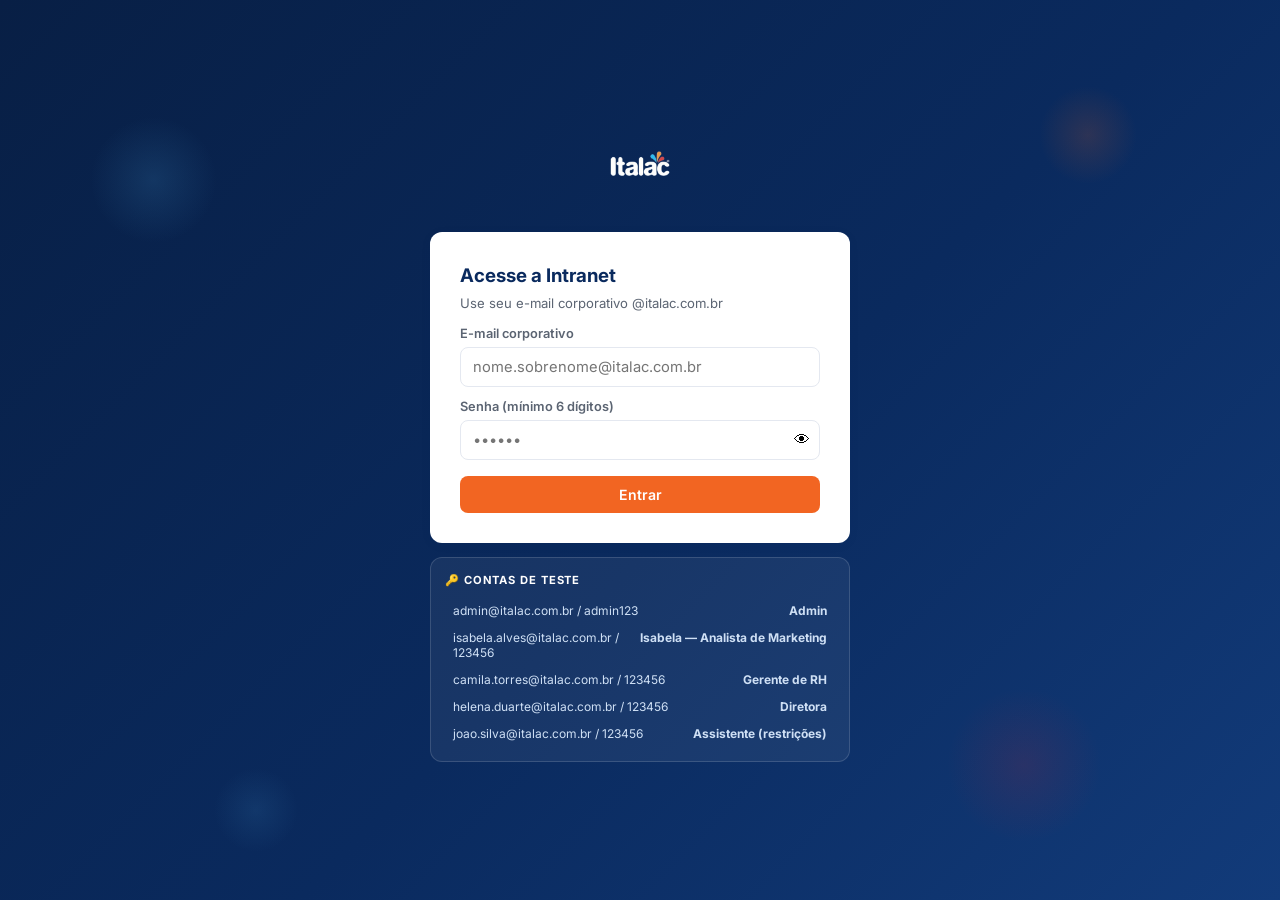
==== index.html @ 20231a75 "ajuste" ====
<!DOCTYPE html>
<html lang="pt-BR">
<head>
<meta charset="UTF-8">
<meta name="viewport" content="width=device-width, initial-scale=1.0">
<title>Intranet Italac — Lá em casa tem.</title>
<link href="https://fonts.googleapis.com/css2?family=Inter:wght@400;500;600;700;800&display=swap" rel="stylesheet">
<link rel="stylesheet" href="style.css">
</head>
<body>

<!-- ==================== TELA DE LOGIN ==================== -->
<div id="login-screen">
  <div class="login-box">
    
    <div class="logo-wrap" id="logo-login">
      <img src="logo2.png" alt="Italac" class="logo-img">
    </div>

    <div class="card login-card">
      <h3 class="navy-text">Acesse a Intranet</h3>
      <p class="sub-text">Use seu e-mail corporativo @italac.com.br</p>
      <form id="login-form">
        <label for="login-email">E-mail corporativo</label>
        <input id="login-email" type="email" placeholder="nome.sobrenome@italac.com.br" required>

        <label for="login-pass">Senha (mínimo 6 dígitos)</label>
        <div class="pass-wrap">
          <input id="login-pass" type="password" placeholder="••••••" minlength="6" required>
          <button type="button" class="eye" onclick="togglePass()">👁</button>
        </div>

        <button type="submit" class="btn btn-primary btn-block">Entrar</button>
      </form>
      <p id="login-err" class="error-text hidden"></p>
    </div>

    <div class="test-accounts">
      <h4>🔑 Contas de teste</h4>
      <button onclick="fillLogin('admin@italac.com.br','admin123')">
        <span>admin@italac.com.br / admin123</span><b>Admin</b></button>
      <button onclick="fillLogin('isabela.alves@italac.com.br','123456')">
        <span>isabela.alves@italac.com.br / 123456</span><b>Isabela — Analista de Marketing</b></button>
      <button onclick="fillLogin('camila.torres@italac.com.br','123456')">
        <span>camila.torres@italac.com.br / 123456</span><b>Gerente de RH</b></button>
      <button onclick="fillLogin('helena.duarte@italac.com.br','123456')">
        <span>helena.duarte@italac.com.br / 123456</span><b>Diretora</b></button>
      <button onclick="fillLogin('joao.silva@italac.com.br','123456')">
        <span>joao.silva@italac.com.br / 123456</span><b>Assistente (restrições)</b></button>
    </div>
  </div>
</div>

<!-- ==================== APLICAÇÃO ==================== -->
<div id="app" class="hidden">

  <!-- Sidebar -->
  <aside class="sidebar" id="sidebar">
    <div class="logo-wrap" id="logo-side"></div>
    <nav id="nav"></nav>
    <div class="sidebar-foot">
      <div class="social-row" id="social-side"></div>
      <button class="btn btn-ghost btn-sm btn-block" onclick="startTour()">🧭 Guia da Intranet</button>
    </div>
  </aside>

  <!-- Conteúdo principal -->
  <div class="main">

    <!-- Topbar -->
    <div class="topbar">
      <button class="btn btn-ghost btn-sm" id="hamb" onclick="toggleSidebar()">☰</button>
      <div id="logo-top"></div>
      <div class="search">
        <svg width="15" height="15" viewBox="0 0 24 24" fill="none" stroke="currentColor" stroke-width="2">
          <circle cx="11" cy="11" r="8"/><path d="m21 21-4.3-4.3"/></svg>
        <input id="global-search" placeholder="Buscar documentos, pessoas, normas..."
               onkeydown="if(event.key==='Enter')doSearch()">
      </div>
      <div class="top-tools">
        <span class="clock" id="clock"></span>
        <button class="bell" onclick="showNotifs()">🔔<span class="dot" id="notif-dot"></span></button>
        <div class="menu-wrap">
          <button class="avatar-btn" id="avatar-btn"
                  onclick="document.getElementById('user-dd').classList.toggle('on')"></button>
          <div class="dropdown" id="user-dd">
            <button onclick="showPage('perfil');ddOff()">👤 Meu Perfil</button>
            <button class="danger-text" onclick="logout()">⏻ Sair</button>
          </div>
        </div>
      </div>
    </div>

    <!-- Páginas (renderizadas pelo app.js) -->
    <div class="content" id="content"></div>

    <!-- Rodapé -->
    <div class="footer-pad">
      <footer class="site" id="site-footer"></footer>
    </div>
  </div>
</div>

<!-- ==================== MODAL / TOAST / TOUR ==================== -->
<div class="modal-bg" id="modal-bg" onclick="if(event.target===this)closeModal()">
  <div class="modal" id="modal"></div>
</div>
<div id="toast-wrap"></div>
<div id="tour-overlay" class="hidden">
  <div class="tour-card">
    <div class="tour-step" id="tour-step-indicator"></div>
    <h3 id="tour-title"></h3>
    <p id="tour-desc"></p>
    <div class="tour-actions">
      <button class="btn btn-ghost btn-sm" onclick="skipTour()">Pular</button>
      <button class="btn btn-primary btn-sm" id="tour-next" onclick="nextTourStep()">Próximo</button>
    </div>
  </div>
</div>

<script src="app.js"></script>
</body>
</html>
---- style.css ----
/* ============================================================
   INTRANET ITALAC — style.css
   Paleta: branco + navy #0A2A5E | laranja #F26522
           azul claro #4A9FD8 | vermelho #E52330
   ============================================================ */

:root{
  --navy:#0A2A5E;
  --navy-2:#123B7A;
  --navy-3:#1E4A96;
  --orange:#F26522;
  --sky:#4A9FD8;
  --red:#E52330;
  --ink:#373D48;
  --bg:#F4F6FA;
  --card:#FFFFFF;
  --muted:#5B6472;
  --line:#E4E8F0;
  --ok:#1BAF7A;
  --warn:#EDA100;
  --r:12px;
  --shadow:0 2px 10px rgba(10,42,94,.08);
  --shadow-lg:0 8px 30px rgba(10,42,94,.18);
  
}

*{box-sizing:border-box;margin:0;padding:0}
html,body{margin:0;padding:0}
body{
  font-family:'Inter',system-ui,-apple-system,'Segoe UI',Roboto,sans-serif;
  background:var(--bg);color:var(--ink);line-height:1.5;
  -webkit-font-smoothing:antialiased;
}
img{width:100%;display:block}
button{font-family:inherit;cursor:pointer;border:none;background:none}
a{color:var(--sky);text-decoration:none}
a:hover{text-decoration:underline}
input,select,textarea{
  font-family:inherit;font-size:.92rem;padding:10px 12px;
  border:1px solid var(--line);border-radius:8px;width:100%;background:#fff;color:var(--ink);
}
input:focus,select:focus,textarea:focus{outline:2px solid var(--sky);outline-offset:1px}
label{font-size:.8rem;font-weight:600;color:var(--muted);display:block;margin:10px 0 4px}
.hidden{display:none!important}
.navy-text{color:var(--navy)}
.danger-text{color:var(--red)}
.sub-text{font-size:.82rem;color:var(--muted)}
.error-text{color:var(--red);font-size:.8rem;margin-top:8px}

/* ---------- Botões ---------- */
.btn{
  padding:10px 16px;border-radius:8px;font-weight:600;font-size:.88rem;
  display:inline-flex;align-items:center;justify-content:center;gap:6px;
  transition:all .2s ease;color:#fff;
}
.btn:hover{filter:brightness(1.08);transform:translateY(-1px)}
.btn:active{transform:translateY(0)}
.btn-primary{background:var(--orange)}
.btn-navy{background:var(--navy)}
.btn-ghost{background:#EEF2F8;color:var(--navy); margin-left:2%;}
.btn-danger{background:var(--red)}
.btn-ok{background:var(--ok)}
.btn-sm{padding:6px 10px;font-size:.78rem}
.btn-block{width:100%}

/* ---------- Card ---------- */
.card{
  background:var(--card);
  border-radius:var(--r);
  box-shadow:var(--shadow);
  padding:20px;
  margin-top:40px;
}

/* ---------- Badges ---------- */
.badge{
  display:inline-block;padding:3px 10px;border-radius:99px;
  font-size:.66rem;font-weight:600;letter-spacing:.03em;
}
.bg-sk{background:#E3F1FB;color:#2E7CB5}
.bg-rd{background:#FCE4E6;color:var(--red)}
.bg-gr{background:#E2F6EE;color:#12855E}
.bg-gy{background:#EDF0F5;color:var(--muted)}
.bg-nv{background:#E2E8F4;color:var(--navy)}

/* ---------- Logo ITALAC ---------- */
.logo-img{
  height:38px;
  width:auto;
  display:block;
}
.sidebar .logo-img{height:34px}
#logo-top .logo-img{height:30px}
.site .logo-img{height:34px}
.logo-wrap{display:flex;justify-content:center;padding:8px 0}

 .menu-item svg,
.nav-item svg,
.svg {
  width: 18px;
  height: 18px;
  flex-shrink: 0;
  opacity: 0.85;
  transition: transform 0.2s ease, opacity 0.2s ease;
}
.menu-item:hover svg,
.nav-item:hover svg,
.svg:hover {
  transform: scale(1.08);
  opacity: 1;
}
.menu-item.active svg,
.nav-item.active svg {
  opacity: 1000;
}
/* ============================================================
   LOGIN
   ============================================================ */
#login-screen{
  position:fixed;inset:0;z-index:50;overflow:auto;
  display:flex;flex-direction:column;align-items:center;justify-content:center;
  background:linear-gradient(135deg,#081F45,#0A2A5E 55%,#123B7A);
  padding:24px;
}
#login-screen::before{
  content:"";position:fixed;inset:0;pointer-events:none;
  background:
    radial-gradient(circle 90px at 12% 20%,rgba(74,159,216,.16),transparent 70%),
    radial-gradient(circle 70px at 85% 15%,rgba(242,101,34,.15),transparent 70%),
    radial-gradient(circle 110px at 80% 85%,rgba(229,35,48,.12),transparent 70%),
    radial-gradient(circle 60px at 20% 90%,rgba(74,159,216,.12),transparent 70%);
}
.login-box{position:relative;width:420px;max-width:94vw}
.login-box .card{padding:30px}
.login-card h3{margin-bottom:4px}
#login-form .btn{margin-top:16px}
.pass-wrap{position:relative}
.pass-wrap .eye{position:absolute;right:10px;top:9px;font-size:1rem}

.test-accounts{
  margin-top:14px;border-radius:var(--r);padding:14px;
  background:rgba(255,255,255,.06);border:1px solid rgba(255,255,255,.14);
  color:#CFE0F5;
}
.test-accounts h4{
  color:#fff;font-size:.7rem;letter-spacing:.08em;
  text-transform:uppercase;margin-bottom:8px;
}
.test-accounts button{
  display:flex;justify-content:space-between;gap:8px;width:100%;
  color:#CFE0F5;padding:6px 8px;border-radius:6px;font-size:.75rem;
  text-align:left;transition:background .15s;
}
.test-accounts button:hover{background:rgba(255,255,255,.08)}
.test-accounts b{white-space:nowrap}

/* ============================================================
   SHELL — SIDEBAR / TOPBAR / CONTEÚDO
   ============================================================ */
#app{display:none}
#app.on{display:block}

.sidebar{
  position:fixed;left:0;top:0;bottom:0;width:280px;z-index:20;
  background:var(--navy);color:#D7E3F5;
  display:flex;flex-direction:column;transition:transform .3s ease;
}
.sidebar .logo-wrap{padding:22px 20px;border-bottom:1px solid rgba(255,255,255,.08)}
.sidebar nav{overflow-y:auto;flex:1;padding:8px}
.nav-item{
  display:flex;
  align-items:center;
  gap:12px;
  width:100%;
  text-align:left;
  padding:11px 20px;
  color: #e2e8f0;
  background: transparent;
  border: none;
  border-radius:10px;
  align-items: center;
  font-size: 0.88rem;
  font-weight:500;
  cursor: pointer;
  transition: all 0.2s ease;
  border-left:3px solid transparent;
  position: relative;

}
.nav-item:hover{
  background: rgba(255, 255, 255, 0.09);
      color: #ffffff;
}
.nav-item.active{
  background:#F26522;
  color:#fff;
  border-left-color:#F26522
}
.nav-item .ico{
  width:22px;
  text-align:center;
  flex-shrink:0
}
.nav-item .count-pill{
  margin-left:auto;background:var(--red);color:#fff;border-radius:99px;
  font-size:.62rem;font-weight:700;padding:1px 7px;
}
.sidebar-foot{
  margin-top:auto;padding:14px 20px;
  border-top:1px solid rgba(255,255,255,.08);
}
.social-row{display:flex;gap:10px;margin-bottom:10px}
.social-row a{
  display:flex;width:32px;height:32px;border-radius:8px;
  background:rgba(255,255,255,.1);align-items:center;justify-content:center;
  transition:all .2s;
}
.social-row a:hover{background:var(--orange);transform:translateY(-2px)}
.social-row svg{width:16px;height:16px;fill:#fff}

.main{margin-left:280px;min-height:100vh;display:flex;flex-direction:column}

/* ---------- Topbar ---------- */
.topbar{
  position:sticky;top:0;z-index:15;
  background:#fff;border-bottom:1px solid var(--line);
  display:flex;align-items:center;gap:14px;padding:10px 24px;
}
.search{flex:1;max-width:420px;position:relative}
.search input{padding-left:34px;background:var(--bg)}
.search svg{position:absolute;left:10px;top:11px;color:var(--muted);pointer-events:none}
.top-tools{margin-left:auto;display:flex;align-items:center;gap:14px}
.clock{
  font-size:.8rem;font-weight:600;color:var(--muted);
  font-variant-numeric:tabular-nums;white-space:nowrap;
}
.bell{
  position:relative;width:38px;height:38px;border-radius:50%;
  background:#EEF2F8;display:flex;align-items:center;justify-content:center;
  transition:background .2s;
}
.bell:hover{background:#E1E8F3}
.bell .dot{
  position:absolute;top:2px;right:2px;min-width:16px;height:16px;
  border-radius:99px;background:var(--red);color:#fff;
  font-size:.6rem;font-weight:700;display:none;align-items:center;justify-content:center;
  padding:0 4px;
}
.bell .dot.on{display:flex}
.menu-wrap{position:relative}
.avatar-btn{
  width:40px;height:40px;border-radius:50%;
  background:var(--navy);color:#fff;font-weight:700;font-size:.8rem;
  transition:transform .15s;
}
.avatar-btn:hover{transform:scale(1.06)}
.dropdown{
  display:none;position:absolute;right:0;top:48px;z-index:30;
  background:#fff;border-radius:10px;box-shadow:var(--shadow-lg);
  min-width:180px;overflow:hidden;
}
.dropdown.on{display:block}
.dropdown button{
  display:block;width:100%;text-align:left;padding:11px 16px;
  font-size:.85rem;transition:background .15s;
}
.dropdown button:hover{background:var(--bg)}

/* ---------- Conteúdo ---------- */
.content{padding:24px;max-width:1240px;width:100%;margin:0 auto;flex:1}
.page{display:none}
.page.on{display:block;animation:fadeUp .25s ease}
.footer-pad{padding:0 24px}
.site{
  margin:0 0 28px;padding:26px 24px;border-radius:14px;
  background:var(--navy);color:#B9CBE8;font-size:.8rem;
  display:flex;gap:20px;align-items:center;flex-wrap:wrap;
  max-width:1192px;margin-left:auto;margin-right:auto;
}
.site .social-row{margin:0}
.site .social-row a{background:rgba(255,255,255,.12)}

@keyframes fadeUp{from{opacity:0;transform:translateY(6px)}to{opacity:1;transform:none}}

/* ---------- Títulos de seção ---------- */


h2.sec{
  font-size:1.05rem;
  font-weight:700;
  color:var(--navy);
  margin:0px 0px 12px;
  display:flex;
  align-items:left;
  gap:10px;
}


/* ---------- Hero ---------- */
.hero{
  background: linear-gradient(135deg, #0A2A5E 0%, #154388 65%, #F26522 170%);
  color:#fff;border-radius:16px;padding:28px;box-shadow:var(--shadow);
}

.hero h1{font-size:1.5rem}
.hero p{color:#B9CBE8;margin-top:4px;font-size:.9rem}

/* ---------- Grid de destaque / aniversariantes ---------- */
.grid2{
  display:grid;
  grid-template-columns:1.9fr 1.2fr;
  gap:10px;
  align-items:start
}
@media(max-width:980px)
{.grid2{grid-template-columns:1fr}
}

.gridcomunic{
  width:100%;
  display:grid;
  grid-template-columns:repeat(3, 1fr);
  gap:20px;
}
@media(max-width:1100px){ .gridcomunic{ grid-template-columns:repeat(2, 1fr); } }
@media(max-width:640px){ .gridcomunic{ grid-template-columns:1fr; } }
.deps-grid{
  display:grid;
  grid-template-columns:1fr 1fr;
  gap:18px;
  align-items:start;
}
@media(max-width:900px){
  .deps-grid{grid-template-columns:1fr}
}
.feat,
.feat-comunicacao{
  background:#fff;
  border:none;
  border-radius:12px;
  margin:0;
  overflow:hidden;
  display:flex;
  flex-direction:column;
  height:100%;
  box-shadow:0 2px 10px rgba(10,42,94,.08);
  transition:transform .25s ease, box-shadow .25s ease;
}
.feat:hover,
.feat-comunicacao:hover{
  transform:translateY(-3px);
  box-shadow:0 8px 22px rgba(10,42,94,.14);
}

.feat img,
.feat-comunicacao img{
  width:100%;
  height:160px;
  object-fit:cover;
  display:block;
  margin:0;
  padding:0;
  border:none;
  border-radius:0;
}
.feat-body{
  flex:1;
  flex-direction:column;
  padding:14px 16px 16px;
  min-height:0;
}
.feat-body h4,
.feat-comunicacao h4{
  color:var(--navy);
  font-size:.95rem;
  margin:6px 0 4px;
  display:-webkit-box;
  -webkit-line-clamp:2;
  -webkit-box-orient:vertical;
  overflow:hidden;
  min-height:2.4em;
}
.feat-body p,
.feat-comunicacao p{
  font-size:.82rem;
  color:var(--muted);
  margin:0 0 10px;
  display:-webkit-box;
  -webkit-line-clamp:3;
  -webkit-box-orient:vertical;
  overflow:hidden;
}
.feat-body .btn{ margin-top:auto; }
.feat-comunicacao.destacada{
  border:2px solid var(--orange);
  box-shadow:0 0 0 1px rgba(242,101,34,.25), 0 6px 18px rgba(242,101,34,.15);
}
.meta{
  font-size:.7rem;
  color:var(--muted);
  font-weight:600;
}
    .slogan-pill {
      display: inline-block;
      background: rgba(241, 241, 241, 0.15);
      backdrop-filter: blur(4px);
      padding: 4px 12px;
      border-radius: 20px;
      font-size: 0.78rem;
      font-weight: 600;
      color: rgb(84, 198, 243);
      margin-top: 12px;
      border: 1px solid rgba(234, 235, 236, 0.281);
    }
    
/* ---------- Aniversariantes ---------- */
.bday{display:flex;align-items:center;gap:10px;padding:9px 0;border-bottom:1px solid var(--line)}
.bday:last-child{border:none}
.mini-av{
  width:36px;height:36px;border-radius:50%;flex-shrink:0;
  background:var(--sky);color:#fff;display:flex;align-items:center;
  justify-content:center;font-weight:700;font-size:.75rem;
}
.bday .d{margin-left:auto;font-weight:700;color:var(--orange);font-size:.8rem}

/* ---------- Departamentos de documentos ---------- */
.dep{margin-bottom:18px}
.dep-h{
  display:flex;align-items:center;gap:10px;flex-wrap:wrap;
  justify-content:space-between;background:var(--navy);color:#fff;
  padding:12px 16px;border-radius:var(--r) var(--r) 0 0;
  font-weight:700;font-size:.9rem;
}
.dep-b{
  background:#fff;border:1px solid var(--line);border-top:0;
  border-radius:0 0 var(--r) var(--r);overflow:hidden;
}
.doc-item{
  display:flex;align-items:center;gap:10px;flex-wrap:wrap;
  padding:11px 16px;border-bottom:1px solid var(--line);font-size:.86rem;
  transition:background .15s;
}
.doc-item:last-child{border:none}
.doc-item:hover{background:#FAFBFE}
.grow{flex:1;min-width:140px}
.lock{color:var(--warn)}
.doc-size{font-size:.72rem;color:var(--muted)}
.train-head{display:flex;align-items:center;justify-content:space-between;gap:12px;flex-wrap:wrap;margin-bottom:16px}
.train-title{display:flex;align-items:center;gap:12px}
.train-title h2{margin:0;color:var(--navy);font-size:1.25rem}
.train-actions{display:flex;gap:8px;flex-wrap:wrap}
.train-filters{
  display:flex;align-items:center;gap:22px;flex-wrap:wrap;
  background:#fff;border:1px solid var(--line);border-radius:10px;
  padding:12px 16px;margin-bottom:18px;
  box-shadow:0 2px 8px rgba(10,42,94,.06);
}
.train-filter{display:flex;align-items:center;gap:8px}
.train-filter label{
  font-size:.82rem;font-weight:700;color:var(--navy);white-space:nowrap;
}
.train-filter select{
  border:1px solid var(--line);border-radius:8px;padding:8px 12px;
  font-size:.82rem;font-weight:600;color:var(--navy);background:#fff;
  appearance:auto;cursor:pointer;
}
.train-filter select:focus{outline:none;border-color:var(--sky)}

.train-grid{display:grid;grid-template-columns:repeat(3,1fr);gap:18px}
@media(max-width:1100px){.train-grid{grid-template-columns:repeat(2,1fr)}}
@media(max-width:640px){.train-grid{grid-template-columns:1fr}}
.train-card{background:#fff;border-radius:12px;overflow:hidden;display:flex;flex-direction:column;height:100%;box-shadow:0 2px 10px rgba(10,42,94,.08);transition:transform .25s ease, box-shadow .25s ease}
.train-card:hover{transform:translateY(-3px);box-shadow:0 8px 22px rgba(10,42,94,.14)}
.train-media{position:relative;height:140px;display:flex;align-items:center;justify-content:center;background:linear-gradient(135deg,var(--navy),var(--sky))}
.train-emoji{font-size:3rem}
.train-badge{position:absolute;top:10px;left:10px;background:#fd5000;color:#fff;font-size:.68rem;font-weight:700;padding:4px 10px;border-radius:99px;letter-spacing:.4px}
.train-body{padding:14px 16px 16px;display:flex;flex-direction:column;flex:1}
.train-meta{font-size:.7rem;color:var(--muted);font-weight:600}
.train-body h4{color:var(--navy);font-size:.95rem;margin:6px 0 4px;display:-webkit-box;-webkit-line-clamp:2;-webkit-box-orient:vertical;overflow:hidden;min-height:2.4em}
.train-body p{font-size:.82rem;color:var(--muted);margin:0 0 8px;display:-webkit-box;-webkit-line-clamp:3;-webkit-box-orient:vertical;overflow:hidden}
.train-btn{margin-top:auto}
/* ---------- Abas / filtros ---------- */
.tabs{display:flex;gap:8px;flex-wrap:wrap;margin-bottom:16px}
.tab{
  padding:8px 16px;border-radius:99px;background:#fff;
  border:1px solid var(--line);font-size:.82rem;font-weight:600;
  color:var(--muted);transition:all .2s;
}
.tab:hover{border-color:var(--sky);color:var(--navy)}
.tab.active{background:var(--navy);color:#fff;border-color:var(--navy)}

/* ---------- Tabelas ---------- */
.tbl{width:100%;border-collapse:collapse;font-size:.82rem;background:#fff;border-radius:10px;overflow:hidden}
.tbl th{background:var(--navy);color:#fff;text-align:left;padding:10px 12px;white-space:nowrap}
.tbl td{padding:10px 12px;border-bottom:1px solid var(--line);vertical-align:middle}
.tbl tr:hover td{background:#FAFBFE}
.tools-row{display:flex;gap:10px;align-items:center;flex-wrap:wrap;margin-bottom:14px}

/* ---------- Status (ocorrências / vagas / solicitações) ---------- */
.st-pendente{color:var(--warn);font-weight:700}
.st-gerente{color:var(--sky);font-weight:700}
.st-rh{color:var(--ok);font-weight:700}
.st-recusado{color:var(--red);font-weight:700}

/* ---------- Timeline (História) ---------- */
.timeline{border-left:3px solid var(--line);margin-left:8px;padding-left:22px}
.tl-item{margin-bottom:18px;position:relative}
.tl-item::before{
  content:"";position:absolute;left:-29px;top:4px;
  width:12px;height:12px;border-radius:50%;
  background:var(--orange);border:3px solid #fff;box-shadow:0 0 0 2px var(--orange);
}
.tl-year{font-weight:700;color:var(--navy);font-size:.88rem;margin-bottom:2px}

/* ---------- Org chart ---------- */
.factory-btn{
  padding:8px 18px;border-radius:99px;border:1px solid var(--line);
  background:#fff;font-weight:600;font-size:.82rem;transition:all .2s;
}
.factory-btn:hover{border-color:var(--sky)}
.factory-btn.active{background:var(--navy);color:#fff;border-color:var(--navy)}
.org{
  background:#fff;border:1px solid var(--line);border-radius:10px;
  padding:12px 16px;display:inline-block;margin:4px;
  box-shadow:var(--shadow);text-align:center;vertical-align:top;
}
.org .r{font-size:.72rem;color:var(--muted)}
.org-row{display:flex;gap:6px;justify-content:center;flex-wrap:wrap}
.vline{width:2px;height:18px;background:var(--navy);margin:0 auto}

/* ---------- Contadores / estatísticas ---------- */
.countup{font-size:2rem;font-weight:800;color:var(--navy)}

/* ---------- Perfil ---------- */
.profile-rows .prow{
  display:flex;justify-content:space-between;gap:12px;
  padding:9px 0;border-bottom:1px solid var(--line);font-size:.86rem;
}
.profile-rows .prow:last-child{border:none}
.profile-rows .plabel{color:var(--muted);font-weight:600}

/* ---------- Modal ---------- */
.modal-bg{
  display:none;position:fixed;inset:0;z-index:60;
  background:rgba(8,20,45,.55);
  align-items:center;justify-content:center;padding:16px;
}
.modal-bg.on{display:flex}
.modal{
  background:#fff;border-radius:14px;width:600px;max-width:96vw;
  max-height:88vh;overflow:auto;padding:24px;animation:fadeUp .2s ease;
}
.modal h3{color:var(--navy);margin-bottom:6px}
.modal .x{
  float:right;width:32px;height:32px;border-radius:50%;
  background:#EEF2F8;font-weight:700;
}
.modal .x:hover{background:#E1E8F3}
.access-row{
  display:flex;justify-content:space-between;gap:8px;align-items:center;
  padding:6px 0;border-bottom:1px solid var(--line);font-size:.82rem;
}

/* ---------- Toast ---------- */
#toast-wrap{
  position:fixed;bottom:20px;right:20px;z-index:99;
  display:flex;flex-direction:column;gap:8px;
}
.toast{
  background:#fff;border-left:4px solid var(--sky);
  box-shadow:0 6px 20px rgba(0,0,0,.18);border-radius:8px;
  padding:12px 18px;font-size:.85rem;max-width:340px;
  animation:fadeUp .2s ease;
}
.toast.ok{border-color:var(--ok)}
.toast.err{border-color:var(--red)}
.toast.warn{border-color:var(--warn)}

/* ---------- Tour de boas-vindas ---------- */
#tour-overlay{
  position:fixed;inset:0;z-index:70;
  background:rgba(8,20,45,.55);
  display:flex;align-items:center;justify-content:center;padding:16px;
}
.tour-card{
  background:#fff;border-radius:14px;width:420px;max-width:94vw;
  padding:26px;box-shadow:var(--shadow-lg);animation:fadeUp .25s ease;
}
.tour-step{
  display:inline-block;background:#FEEDE3;color:var(--orange);
  border-radius:99px;padding:3px 12px;font-size:.7rem;font-weight:700;
  margin-bottom:10px;
}
.tour-card h3{color:var(--navy);margin-bottom:6px}
.tour-card p{font-size:.88rem;color:var(--muted)}
.tour-actions{display:flex;justify-content:space-between;margin-top:18px}

/* ---------- Responsivo ---------- */
#hamb{display:none}
@media(max-width:900px){
  .sidebar{transform:translateX(-100%)}
  .sidebar.open{transform:none}
  .main{margin-left:0}
  #hamb{display:inline-flex}
  .clock{display:none}
  .content{padding:16px}
}
@media(max-width:560px){
  .login-box .card{padding:22px}
  .hero{padding:20px}
  .hero h1{font-size:1.2rem}
  .topbar{padding:8px 14px;gap:8px}
}

/* ---------- Acessibilidade ---------- */
@media(prefers-reduced-motion:reduce){
  *{animation:none!important;transition:none!important}
}
.train-head{display:flex;align-items:center;justify-content:space-between;gap:12px;flex-wrap:wrap;margin-bottom:16px}
.train-title{display:flex;align-items:center;gap:12px}
.train-title h2{margin:0;color:var(--navy);font-size:1.25rem}
.train-accent{width:4px;height:18px;background:#fd5000;border-radius:3px;display:inline-block}
.train-actions{display:flex;gap:8px;flex-wrap:wrap}
.train-filters{display:flex;gap:10px;flex-wrap:wrap;background:#fff;border:1px solid var(--line);border-radius:10px;padding:10px 14px;margin-bottom:18px;box-shadow:0 2px 8px rgba(10,42,94,.06)}
.train-filters select{border:1px solid var(--line);border-radius:8px;padding:8px 12px;font-size:.82rem;font-weight:600;color:var(--navy);background:#fff}
.train-grid{display:grid;grid-template-columns:repeat(3,1fr);gap:18px}
@media(max-width:1100px){.train-grid{grid-template-columns:repeat(2,1fr)}}
@media(max-width:640px){.train-grid{grid-template-columns:1fr}}
.train-card{background:#fff;border-radius:12px;overflow:hidden;display:flex;flex-direction:column;height:100%;box-shadow:0 2px 10px rgba(10,42,94,.08);transition:transform .25s ease, box-shadow .25s ease}
.train-card:hover{transform:translateY(-3px);box-shadow:0 8px 22px rgba(10,42,94,.14)}
.train-media{position:relative;height:140px;display:flex;align-items:center;justify-content:center;background:linear-gradient(135deg,var(--navy),var(--sky))}
.train-emoji{font-size:3rem}
.train-badge{position:absolute;top:10px;left:10px;background:#fd5000;color:#fff;font-size:.68rem;font-weight:700;padding:4px 10px;border-radius:99px;letter-spacing:.4px}
.train-body{padding:14px 16px 16px;display:flex;flex-direction:column;flex:1}
.train-meta{font-size:.7rem;color:var(--muted);font-weight:600}
.train-body h4{color:var(--navy);font-size:.95rem;margin:6px 0 4px;display:-webkit-box;-webkit-line-clamp:2;-webkit-box-orient:vertical;overflow:hidden;min-height:2.4em}
.train-body p{font-size:.82rem;color:var(--muted);margin:0 0 8px;display:-webkit-box;-webkit-line-clamp:3;-webkit-box-orient:vertical;overflow:hidden}
.train-btn{margin-top:auto}
.train-actions-card{
  margin-top:auto;
  display:flex;gap:8px;flex-wrap:wrap;align-items:center;
}
.train-actions-card .train-btn{margin-top:0}
.rh-card{
  background:#fff;border:1px solid var(--line);border-radius:14px;
  padding:20px;display:flex;flex-direction:column;
  box-shadow:0 2px 10px rgba(10,42,94,.06);
}
.rh-icon{
  width:46px;height:46px;border-radius:12px;
  display:flex;align-items:center;justify-content:center;
  font-size:1.3rem;margin-bottom:14px;
}
.rh-card h4{color:var(--navy);font-weight:700;font-size:1rem;margin:0 0 6px}
.rh-card p{color:var(--muted);font-size:.84rem;margin:0 0 16px}
.btn-dark{
  background:#111;color:#fff;border:none;border-radius:8px;
  padding:8px 16px;font-size:.82rem;font-weight:600;cursor:pointer;

}
.btn-dark:hover{background:#000}
.occ-dados{
  display:flex;flex-wrap:wrap;gap:8px 18px;
  background:#F4F7FB;border:1px solid var(--line);border-radius:8px;
  padding:10px 14px;margin-top:8px;font-size:.82rem;color:var(--navy);
}
.idea-head{display:flex;align-items:center;justify-content:space-between;gap:12px;flex-wrap:wrap;margin-bottom:16px}
.idea-title{display:flex;align-items:center;gap:12px}
.idea-title h2{margin:0;color:var(--navy);font-size:1.25rem}
.idea-accent{width:5px;height:30px;background:#fd5000;border-radius:3px;display:inline-block}
.idea-count{background:#fff;border:1px solid var(--line);border-radius:99px;padding:6px 14px;font-size:.78rem;font-weight:700;color:var(--navy)}
.idea-form{padding:18px}
.idea-form-head{display:flex;align-items:center;gap:12px}
.idea-grid{display:grid;grid-template-columns:repeat(3,1fr);gap:16px}
@media(max-width:1100px){.idea-grid{grid-template-columns:repeat(2,1fr)}}
@media(max-width:640px){.idea-grid{grid-template-columns:1fr}}
.idea-card{
  background:#fff;border:1px solid var(--line);border-radius:12px;
  padding:16px;display:flex;flex-direction:column;
  box-shadow:0 2px 8px rgba(10,42,94,.06);transition:transform .2s ease, box-shadow .2s ease;
}
.idea-card:hover{transform:translateY(-2px);box-shadow:0 6px 16px rgba(10,42,94,.12)}
.idea-top{display:flex;gap:6px;flex-wrap:wrap;margin-bottom:10px}
.idea-card h4{color:var(--navy);font-size:.95rem;margin:0 0 6px}
.idea-card p{color:var(--muted);font-size:.82rem;margin:0 0 12px;flex:1}
.idea-foot{display:flex;justify-content:space-between;gap:8px;flex-wrap:wrap;border-top:1px solid var(--line);padding-top:10px}
.idea-empty{
  grid-column:1/-1;background:#fff;border:1px dashed var(--line);border-radius:12px;
  padding:36px;text-align:center;color:var(--muted);
}
.idea-empty span{font-size:2rem;display:block;margin-bottom:8px}
.idea-empty p{margin:0;font-size:.9rem}
.vagas-head{display:flex;align-items:center;justify-content:space-between;gap:12px;flex-wrap:wrap;margin-bottom:4px}
.vagas-title{display:flex;align-items:center;gap:12px}
.vagas-title h2{margin:0;color:var(--navy);font-size:1.25rem}
.vagas-accent{width:5px;height:30px;background:#fd5000;border-radius:3px;display:inline-block}
.vagas-count{background:#fff;border:1px solid var(--line);border-radius:99px;padding:6px 14px;font-size:.78rem;font-weight:700;color:var(--navy)}
.vagas-grid{display:grid;grid-template-columns:repeat(3,1fr);gap:16px}
@media(max-width:1100px){.vagas-grid{grid-template-columns:repeat(2,1fr)}}
@media(max-width:640px){.vagas-grid{grid-template-columns:1fr}}
.vaga-card{
  background:#fff;border:1px solid var(--line);border-radius:12px;padding:16px;
  display:flex;flex-direction:column;height:100%;
  box-shadow:0 2px 8px rgba(10,42,94,.06);
  transition:transform .2s ease, box-shadow .2s ease;
}
.vaga-card:hover{transform:translateY(-2px);box-shadow:0 6px 16px rgba(10,42,94,.12)}
.vaga-top{display:flex;align-items:center;justify-content:space-between;gap:8px;flex-wrap:wrap;margin-bottom:10px}
.vaga-badge{background:var(--sky);color:#fff;font-size:.68rem;font-weight:700;padding:4px 10px;border-radius:99px;letter-spacing:.3px}
.vaga-deadline{font-size:.7rem;color:var(--muted);font-weight:600}
.vaga-card h4{color:var(--navy);font-size:.95rem;margin:0 0 4px}
.vaga-loc{color:#fd5000;font-size:.78rem;font-weight:700;margin-bottom:8px}
.vaga-desc{color:var(--muted);font-size:.82rem;margin:0 0 10px;display:-webkit-box;-webkit-line-clamp:2;-webkit-box-orient:vertical;overflow:hidden}
.vaga-req{font-size:.8rem;color:#444;background:#F7F9FC;border-radius:8px;padding:10px 12px;margin-bottom:14px;flex:1;line-height:1.5}
.vaga-btn{margin-top:auto;border-radius:8px}
.vaga-empty{
  grid-column:1/-1;background:#fff;border:1px dashed var(--line);border-radius:12px;
  padding:36px;text-align:center;color:var(--muted);
}
.vaga-empty span{font-size:2rem;display:block;margin-bottom:8px}
.vaga-empty p{margin:0;font-size:.9rem}
.ferr-head{display:flex;align-items:center;justify-content:space-between;gap:12px;flex-wrap:wrap;margin-bottom:4px}
.ferr-title{display:flex;align-items:center;gap:12px}
.ferr-title h2{margin:0;color:#1e293b;font-size:1.25rem;font-weight:700}
.ferr-accent{width:5px;height:30px;background:#f97316;border-radius:3px;display:inline-block}
.ferr-count{background:#fff;border:1px solid #e5e9f0;border-radius:99px;padding:6px 14px;font-size:.78rem;font-weight:700;color:#1e293b}

.ferr-feat{
  display:flex;gap:16px;align-items:flex-start;flex-wrap:wrap;
  background:linear-gradient(135deg,#fff7ef 0%,#ffffff 60%);
  border:2px solid #f97316;border-radius:12px;padding:20px;
  box-shadow:0 4px 16px rgba(249,115,22,.12);margin-top:16px;
}
.ferr-feat-icon{
  width:52px;height:52px;border-radius:12px;background:#fff;border:1px solid #fde3d0;
  display:flex;align-items:center;justify-content:center;font-size:1.5rem;flex-shrink:0;
}
.ferr-feat-body{flex:1;min-width:220px}
.ferr-feat-top{display:flex;align-items:center;gap:10px;flex-wrap:wrap}
.ferr-feat-top h4{color:#1e293b;font-size:1.05rem;font-weight:700;margin:0}
.ferr-novo{background:#dc2626;color:#fff;font-size:.62rem;font-weight:800;padding:3px 8px;border-radius:99px;letter-spacing:.5px}
.ferr-feat-body p{color:#64748b;font-size:.85rem;margin:8px 0 16px}
.ferr-feat-actions{display:flex;align-items:center;gap:16px;flex-wrap:wrap}
.btn-orange{
  background:#f97316;color:#fff;border:none;border-radius:8px;
  padding:9px 18px;font-size:.8rem;font-weight:600;cursor:pointer;
  transition:background .2s ease;
}
.btn-orange:hover{background:#ea6a0b}
.btn-manual{
  background:transparent;border:none;color:#f97316;
  font-size:.8rem;font-weight:600;cursor:pointer;padding:8px 4px;
}
.btn-manual:hover{text-decoration:underline}

.ferr-pills{display:flex;gap:8px;flex-wrap:wrap;margin-top:16px}
.ferr-pill{
  border:1px solid #e5e9f0;background:transparent;color:#1e293b;
  border-radius:99px;padding:7px 16px;font-size:.78rem;font-weight:600;cursor:pointer;
  transition:all .2s ease;
}
.ferr-pill:hover{border-color:#f97316;color:#f97316}
.ferr-pill.active{background:#1e293b;color:#fff;border-color:#1e293b}

.ferr-grid{display:grid;grid-template-columns:repeat(3,1fr);gap:16px;margin-top:18px}
@media(max-width:1100px){.ferr-grid{grid-template-columns:repeat(2,1fr)}}
@media(max-width:640px){.ferr-grid{grid-template-columns:1fr}}
.ferr-card{
  background:#fff;border:1px solid #eef1f6;border-radius:12px;padding:18px;
  display:flex;flex-direction:column;align-items:flex-start;
  box-shadow:0 2px 10px rgba(30,41,59,.06);transition:transform .2s ease, box-shadow .2s ease;
}
.ferr-card:hover{transform:translateY(-2px);box-shadow:0 6px 18px rgba(30,41,59,.10)}
.ferr-icon{
  width:44px;height:44px;border-radius:10px;background:#f1f5f9;
  display:flex;align-items:center;justify-content:center;font-size:1.2rem;margin-bottom:12px;
}
.ferr-card h4{color:#1e293b;font-size:.95rem;font-weight:700;margin:0 0 4px}
.ferr-card p{color:#64748b;font-size:.8rem;margin:0 0 10px;flex:1}
.ferr-tag{
  background:#f8fafc;border:1px solid #e5e9f0;color:#1e293b;
  font-size:.64rem;font-weight:600;padding:2px 10px;border-radius:99px;margin-bottom:14px;
}
.ferr-card-actions{margin-top:auto;display:flex;align-items:center;gap:14px;width:100%}
.btn-navy-block{
  background:#1e293b;color:#fff;border:none;border-radius:8px;
  padding:9px 16px;font-size:.8rem;font-weight:600;cursor:pointer;flex:1;text-align:center;
  transition:background .2s ease;
}
.btn-navy-block:hover{background:#0f172a}
.ferr-card-actions .btn-manual{flex:0 0 auto}

.card-his{
  background:var(--card);
  border-radius:var(--r);
  box-shadow:var(--shadow);
  padding:20px;

}

.train-accent-des{
  width:4px;
  height:18px;
  background:#fd5000;
  border-radius:3px;
  margin-top: 3px;
}
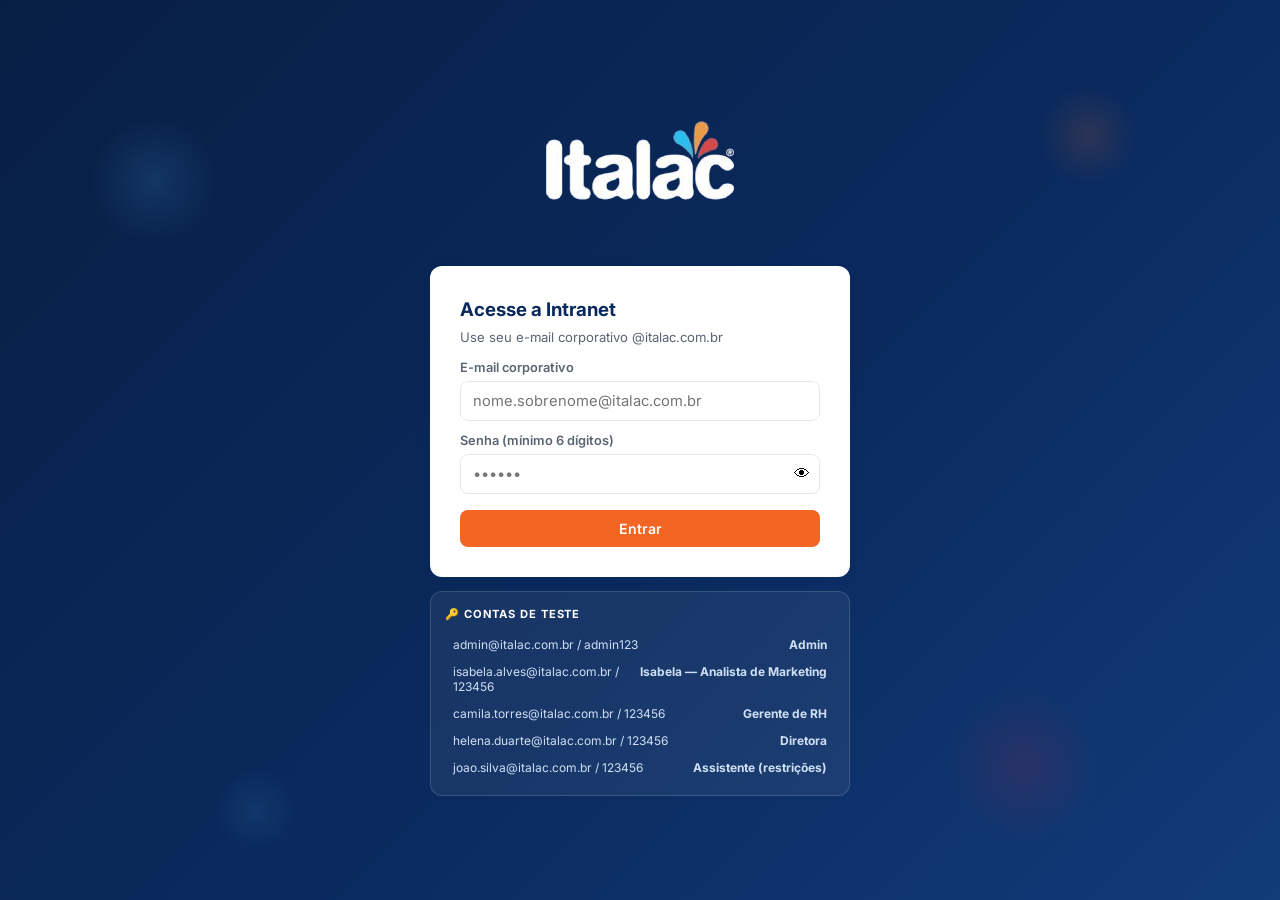
==== commit 472c8f1e: "feat: Atualização no inicio e crianção de outras intranet de cada setor" ====
--- a/index.html
+++ b/index.html
@@ -56,7 +56,9 @@
 
   <!-- Sidebar -->
   <aside class="sidebar" id="sidebar">
-    <div class="logo-wrap" id="logo-side"></div>
+    <div class="logo-wrap" id="logo-side">
+      <img src="logo2.png?v=2" alt="Italac" class="logo-img">    
+    </div>
     <nav id="nav"></nav>
     <div class="sidebar-foot">
       <div class="social-row" id="social-side"></div>
--- a/style.css
+++ b/style.css
@@ -57,7 +57,7 @@
 .btn:active{transform:translateY(0)}
 .btn-primary{background:var(--orange)}
 .btn-navy{background:var(--navy)}
-.btn-ghost{background:#EEF2F8;color:var(--navy); margin-left:2%;}
+.btn-ghost{background:#efeef8;color:var(--navy); margin-left:2%;}
 .btn-danger{background:var(--red)}
 .btn-ok{background:var(--ok)}
 .btn-sm{padding:6px 10px;font-size:.78rem}
@@ -92,7 +92,8 @@
 .sidebar .logo-img{height:34px}
 #logo-top .logo-img{height:30px}
 .site .logo-img{height:34px}
-.logo-wrap{display:flex;justify-content:center;padding:8px 0}
+.logo-wrap{display:flex;justify-content:center;}
+.logo-wrap img{height:auto;width:auto;}
 
  .menu-item svg,
 .nav-item svg,
@@ -165,7 +166,7 @@
   background:var(--navy);color:#D7E3F5;
   display:flex;flex-direction:column;transition:transform .3s ease;
 }
-.sidebar .logo-wrap{padding:22px 20px;border-bottom:1px solid rgba(255,255,255,.08)}
+.sidebar .logo-wrap{padding:22px;border-bottom:1px solid rgba(250, 247, 247, 0.08)}
 .sidebar nav{overflow-y:auto;flex:1;padding:8px}
 .nav-item{
   display:flex;
@@ -658,6 +659,38 @@
   padding:8px 16px;font-size:.82rem;font-weight:600;cursor:pointer;
 
 }
+.card-rh{
+  background:var(--card);
+  border-radius:var(--r);
+  box-shadow:var(--shadow);
+  padding:20px;
+  margin-top:10px;
+}
+.card-rh-aprov{
+  background:var(--card);
+  border-radius:var(--r);
+  box-shadow:var(--shadow);
+  padding:20px;
+  margin-bottom:20px;
+}
+h2.sec-rh{
+  font-size:1.05rem;
+  font-weight:700;
+  color:var(--navy);
+  margin:0px 0px 12px;
+  display:flex;
+  align-items:left;
+  gap:10px;
+}
+h2.sec-rh-aprov{
+  font-size:1.05rem;
+  font-weight:700;
+  color:var(--navy);
+  margin:20px 0px 12px;
+  display:flex;
+  align-items:left;
+  gap:10px;
+}
 .btn-dark:hover{background:#000}
 .occ-dados{
   display:flex;flex-wrap:wrap;gap:8px 18px;
@@ -805,4 +838,121 @@
   border-radius:3px;
   margin-top: 3px;
 }
-  +  .dep-pills{display:flex;gap:8px;flex-wrap:wrap;margin:12px 0 16px}
+.dep-pill{border:1px solid #d5dde8;background:transparent;color:var(--navy);border-radius:99px;padding:6px 14px;font-size:.76rem;font-weight:600;cursor:pointer;transition:all .2s ease}
+.dep-pill:hover{border-color:var(--sky)}
+.dep-pill.active{background:var(--navy);color:#fff;border-color:var(--navy)}
+.dep-grid{display:grid;grid-template-columns:repeat(auto-fill,minmax(240px,1fr));gap:14px;margin-top:4px}
+@media(max-width:1100px){.dep-grid{grid-template-columns:repeat(2,1fr)}}
+@media(max-width:640px){.dep-grid{grid-template-columns:1fr}}
+.usr-card{background:#fff;border:1px solid var(--line);border-radius:12px;padding:14px;display:flex;gap:12px;align-items:flex-start;box-shadow:0 2px 8px rgba(10,42,94,.06)}
+.usr-av{width:46px;height:46px;border-radius:50%;background:var(--sky);color:#fff;display:flex;align-items:center;justify-content:center;font-weight:700;font-size:.9rem;flex-shrink:0;object-fit:cover}
+.usr-info{display:flex;flex-direction:column;gap:2px;min-width:0}
+.usr-info b{color:var(--navy);font-size:.86rem}
+.usr-pref{font-size:.72rem;color:#fd5000;font-weight:600}
+.usr-role{font-size:.76rem;color:#555}
+.usr-mail{font-size:.74rem;color:var(--sky);text-decoration:none;word-break:break-all}
+.usr-mail:hover{text-decoration:underline}
+
+.cal-pills{display:flex;gap:8px;flex-wrap:wrap;margin-bottom:14px}
+.cal-pill{border:1px solid #d5dde8;background:#fff;color:var(--navy);border-radius:99px;padding:6px 14px;font-size:.76rem;font-weight:600;cursor:pointer;transition:all .2s ease}
+.cal-pill:hover{border-color:var(--sky)}
+.cal-pill.on{background:var(--navy);color:#fff;border-color:var(--navy)}
+.cal-dot{width:8px;height:8px;border-radius:50%;display:inline-block;margin-right:6px;vertical-align:middle}
+.cal-nav{display:flex;align-items:center;gap:10px;margin-bottom:12px;flex-wrap:wrap; color:#802805;border:1px solid #d8d7d7;background:#ffffff;border-radius:10px; padding: 10px;}
+.cal-month{font-weight:800;color:var(--navy);font-size:1rem;min-width:170px;text-align:center}
+.cal-wrap{overflow-x:auto;background:#fff;border:1px solid var(--line);border-radius:12px;padding:10px}
+.cal-grid{width:100%;border-collapse:collapse;min-width:640px;table-layout:fixed}
+.cal-grid th{font-size:.68rem;color:var(--muted);text-transform:uppercase;letter-spacing:.4px;padding:6px 4px;text-align:left;border-bottom:2px solid var(--line)}
+.cal-dia{vertical-align:top;border:1px solid #eef1f6;background:#fff;height:96px;padding:4px;width:14.28%}
+.cal-vazio{border:1px solid #eef1f6;background:#F7F9FC}
+.cal-num{font-size:.72rem;font-weight:700;color:var(--muted);margin-bottom:4px}
+.cal-dia.hoje .cal-num{background:#fd5000;color:#fff;border-radius:99px;width:20px;height:20px;display:flex;align-items:center;justify-content:center}
+.cal-chip{display:block;width:100%;text-align:left;border:none;color:#fff;border-radius:6px;font-size:.70rem;font-weight:600;padding:6px 6px;margin-bottom:3px;cursor:pointer;white-space:nowrap;overflow:hidden;text-overflow:ellipsis}
+.cal-chip:hover{filter:brightness(1.12)}
+
+.cal-mais{display:block;width:100%;border:none;background:transparent;color:var(--sky);font-size:.64rem;font-weight:700;cursor:pointer;text-align:left;padding:0 2px}
+.cal-list{display:flex;flex-direction:column;gap:10px;margin-top:4px}
+.cal-item{background:#fff;border:1px solid var(--line);border-left:4px solid var(--sky);border-radius:10px;padding:12px 14px;display:flex;align-items:center;gap:12px;flex-wrap:wrap;cursor:pointer;transition:box-shadow .2s ease}
+.cal-item:hover{box-shadow:0 3px 10px rgba(10,42,94,.10)}
+.cal-item b{color:var(--navy);font-size:.88rem}
+.cal-item .meta{font-size:.75rem;color:var(--muted);margin-top:2px}
+.cal-item .acts{margin-left:auto;display:flex;gap:6px}
+.cal-grid th{background:var(--navy);color:#fff;font-size:.68rem;text-transform:uppercase;letter-spacing:.4px;padding:8px 4px;text-align:left}
+.cal-dia.fds,
+.cal-dia.feriado{background:#ffe9db}
+.cal-dia.fds .cal-num,
+.cal-dia.feriado .cal-num{color:#a75a3c}
+.cal-dia.hoje.fds .cal-num,
+.cal-dia.hoje.feriado .cal-num{color:#fff}
+.cal-legenda{display:flex;gap:16px;flex-wrap:wrap;align-items:center;margin-top:10px;font-size:.72rem;color:var(--muted)}
+.cal-legenda .fds,
+.cal-legenda .fer{background:#ffe9db;border:1px solid #f5c6a8}
+.cal-legenda .fer{background:#fff;box-shadow:inset 0 0 0 2px #fd5000}
+.cal-legenda .lmeta{margin-left:auto;color:var(--sky);font-weight:600}
+.btn-ghost1{background:#efeef8;color:var(--navy); margin-left:2%;}
+.btn-ghost1:hover{background:#d8d4f0;color:var(--navy); margin-left:2%;}
+
+
+.cal-hol{display:inline-block;font-size:.70rem;font-weight:700;color:#802805;border:1px solid #fdd4bb;background:#ffffff;border-radius:4px;padding:1px 5px;margin-top:2px;cursor:pointer;white-space:nowrap;overflow:hidden;text-overflow:ellipsis;max-width:100%}
+.cal-hol:hover{background:#fff9f6}
+
+.modal-calen-bg{
+  display:none;position:fixed;inset:0;z-index:60;
+  background:rgba(8,20,45,.55);
+  align-items:center;justify-content:center;padding:16px;
+}
+.modal-calen-bg.on{display:flex}
+.modal{
+  background:#fff;border-radius:14px;width:600px;max-width:96vw;
+  max-height:88vh;overflow:auto;padding:24px;animation:fadeUp .2s ease;
+}
+.modal-calen h3{color:var(--navy);margin-bottom:6px}
+.modal-calen .x{
+  float:right;width:32px;height:32px;border-radius:50%;
+  background:#EEF2F8;font-weight:700;
+}
+.modal-calen .x:hover{background:#E1E8F3}
+.sust-chip{border:1px solid #d5dde8;background:#fff;color:var(--navy);border-radius:99px;padding:5px 12px;font-size:.75rem;font-weight:600;cursor:pointer;transition:all .2s ease}
+.sust-chip:hover{border-color:var(--sky)}
+.sust-chip.on{background:var(--navy);color:#fff;border-color:var(--navy)}
+.sust-bar{height:12px;border-radius:99px;background:#eef2f8;overflow:hidden}
+.sust-bar > div{height:100%;border-radius:99px;background:#2e9444;width:0}
+.sust-status{display:inline-block;padding:2px 8px;border-radius:99px;font-size:.66rem;font-weight:700}
+.sust-ideia{border:1px solid var(--line);border-radius:10px;padding:12px 14px;margin-bottom:10px}
+.sust-ideia:last-child{margin-bottom:0}
+.sust-dica-card{border:1px solid var(--line);border-radius:10px;padding:10px 12px;background:#fff}
+.sust-dica-card summary{cursor:pointer;font-weight:700;font-size:.85rem;color:var(--navy);list-style:none}
+.sust-dica-card summary::-webkit-details-marker{display:none}
+.sust-dica-card[open] summary{margin-bottom:4px}
+.sust-mural-item{border:1px solid var(--line);border-radius:12px;overflow:hidden;background:#fff}
+.sust-mural-item img{width:100%;height:150px;object-fit:cover;display:block}
+.sust-mural-item .mbody{padding:10px 12px}
+.sust-like{border:1px solid #d5dde8;background:#fff;border-radius:99px;padding:3px 10px;font-size:.72rem;font-weight:700;cursor:pointer}
+.sust-like.on{background:#1e7a3c;color:#fff;border-color:#1e7a3c}
+.adm-tabs{display:flex;gap:8px;flex-wrap:wrap;border-bottom:2px solid var(--line);padding-bottom:10px}
+.adm-tab{border:1px solid #d5dde8;background:#fff;color:var(--navy);border-radius:99px;padding:7px 14px;font-size:.8rem;font-weight:600;cursor:pointer;transition:all .2s ease}
+.adm-tab:hover{border-color:var(--sky)}
+.adm-tab.on{background:var(--navy);color:#fff;border-color:var(--navy)}
+.adm-tbl{width:100%;border-collapse:collapse;font-size:.82rem}
+.adm-tbl th{text-align:left;padding:8px 10px;color:var(--muted);font-size:.72rem;text-transform:uppercase;letter-spacing:.3px;border-bottom:1px solid var(--line)}
+.adm-tbl td{padding:10px;border-bottom:1px solid #f0f2f5;vertical-align:top}
+.adm-tbl tr:last-child td{border-bottom:none}
+.adm-badge{display:inline-block;padding:2px 9px;border-radius:99px;font-size:.66rem;font-weight:700}
+.adm-badge.on{background:#d4edda;color:#1b5e20}
+.adm-badge.off{background:#f8d7da;color:#922b21}
+.adm-badge.warn{background:#fff3cd;color:#7a5900}
+
+.dep-grid-cards{display:grid;grid-template-columns:repeat(auto-fill,minmax(210px,1fr));gap:10px;margin-bottom:14px}
+.dep-card{display:flex;gap:10px;align-items:flex-start;text-align:left;border:1px solid var(--line);background:#fff;border-radius:12px;padding:10px 12px;cursor:pointer;transition:all .2s ease}
+.dep-card:hover{border-color:var(--sky);box-shadow:0 2px 8px rgba(10,42,94,.08)}
+.dep-card.on{background:var(--navy);border-color:var(--navy)}
+.dep-card.on b,.dep-card.on .doc-size{color:#fff}
+.dep-card-ic{font-size:1.25rem;line-height:1}
+.dep-card-body b{display:block;color:var(--navy);font-size:.82rem}
+.dep-card-body .doc-size{display:block;color:var(--muted);font-size:.68rem;margin-top:2px}
+.perm-user-grid{display:grid;grid-template-columns:repeat(auto-fill,minmax(230px,1fr));gap:8px;margin-bottom:12px}
+.perm-user-grid label{display:flex;align-items:center;gap:8px;font-size:.8rem;font-weight:600;color:#0f2a5e;background:#fff;border:1px solid #cbd5e1;border-radius:8px;padding:8px 10px;cursor:pointer}
+.perm-user-grid input[type=checkbox]{width:15px;height:15px;flex:0 0 auto;margin:0;accent-color:#0f2a5e;cursor:pointer}
+.ferr-card.locked{opacity:.75;border:1px dashed #cbd5e1;background:#f8fafc}
+.ferr-card.locked .btn-navy-block{background:#94a3b8;cursor:not-allowed}
